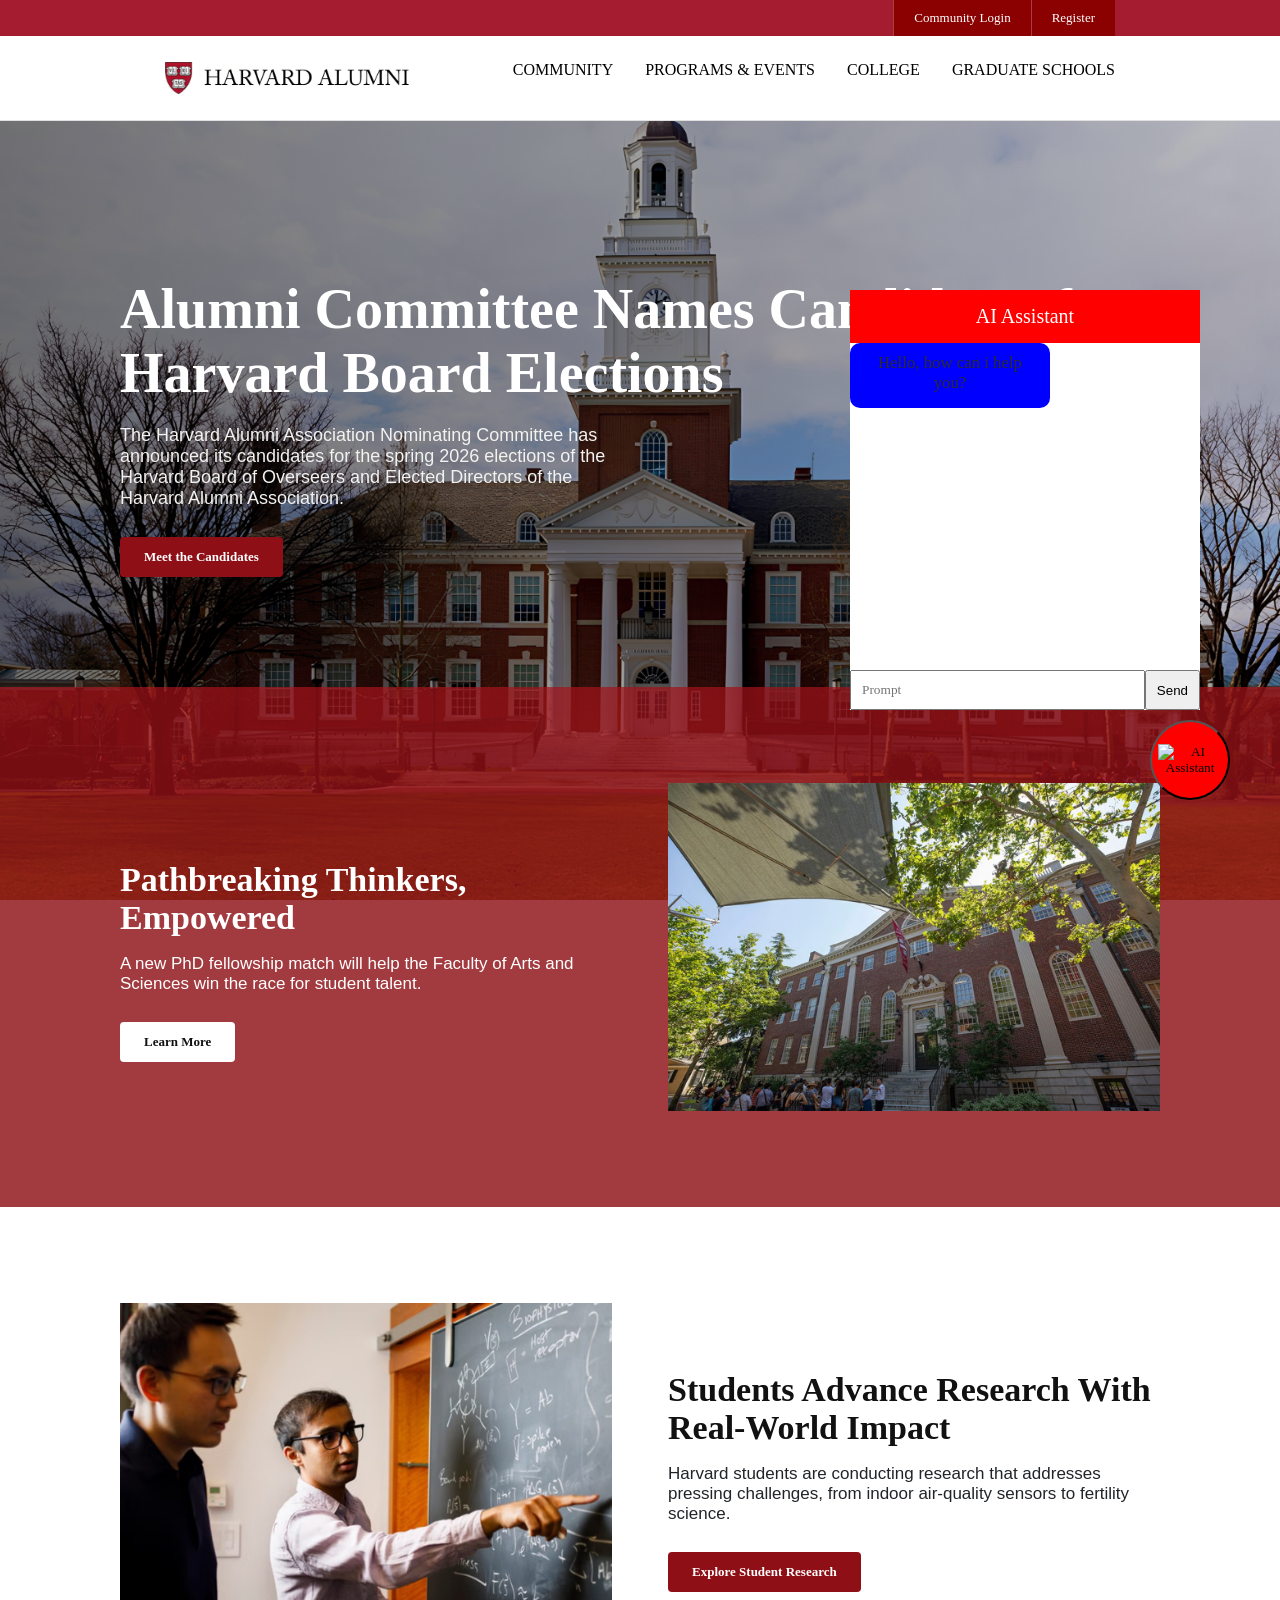
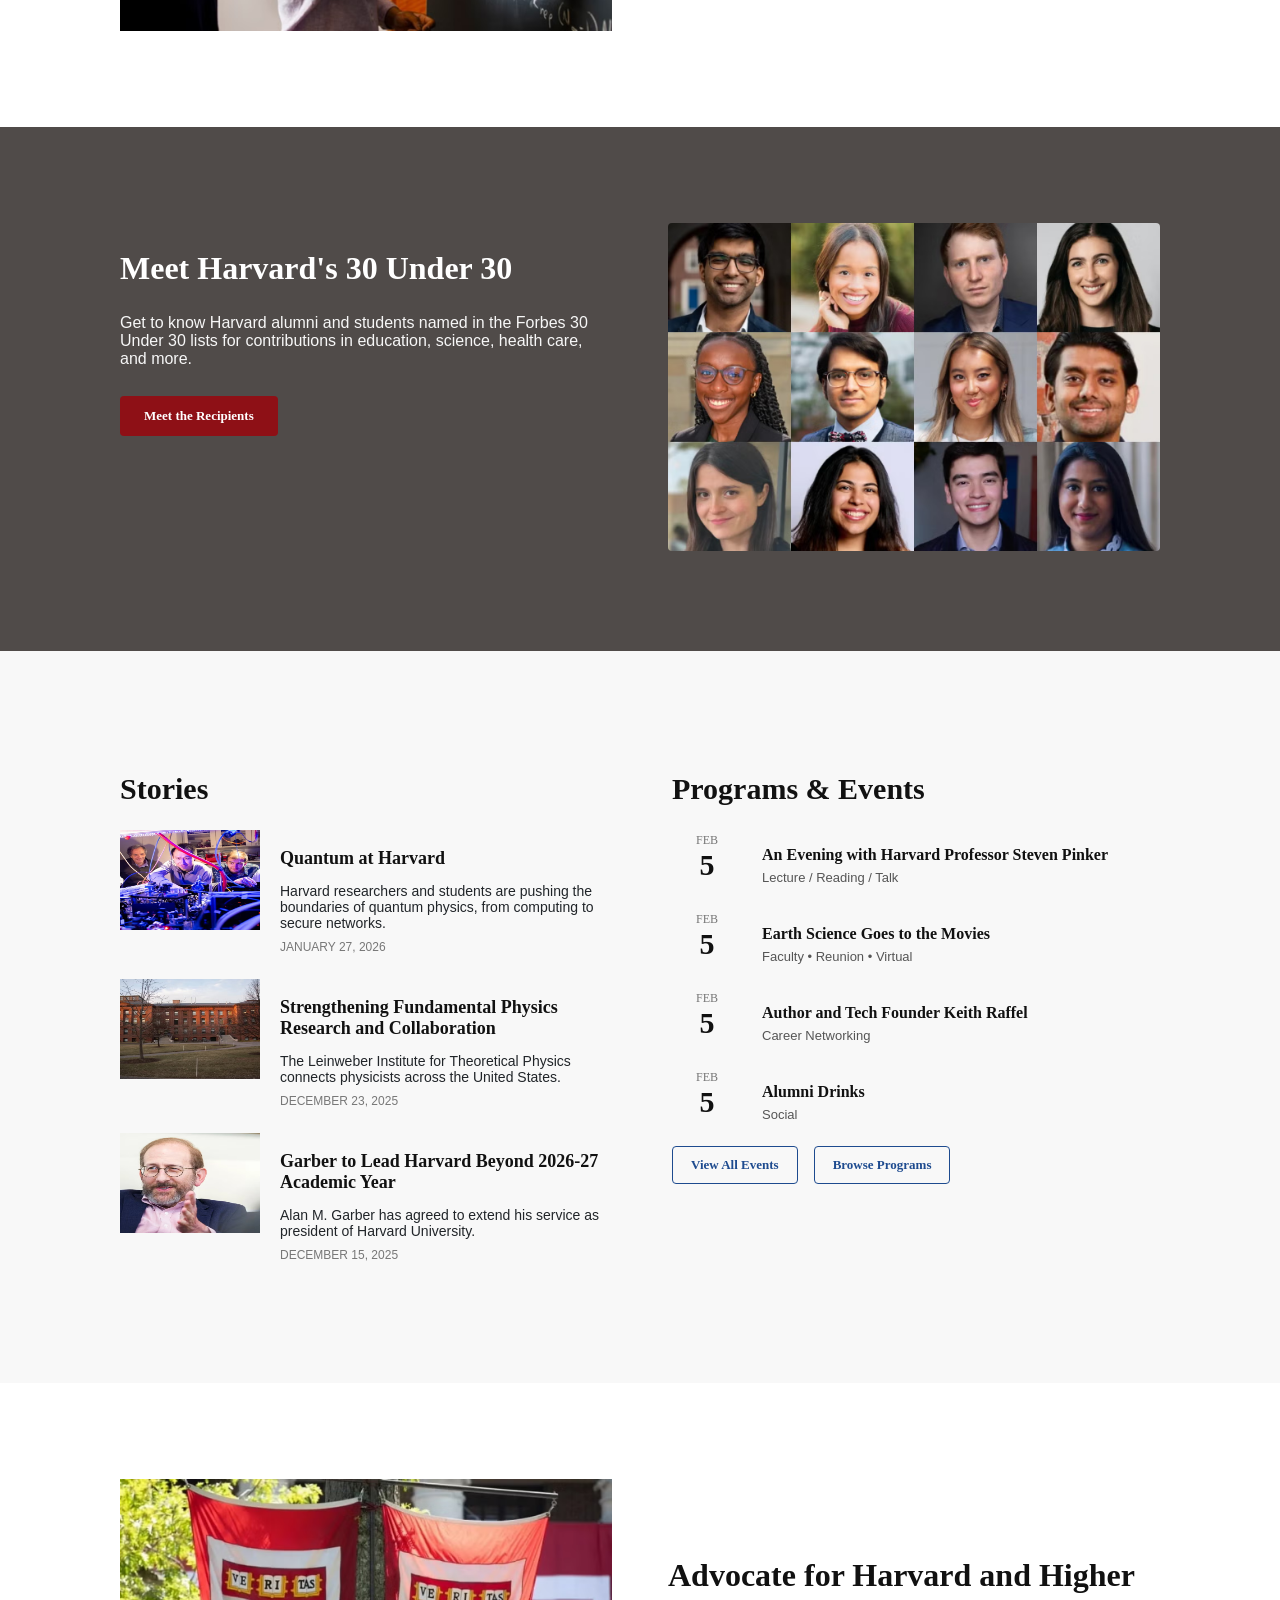
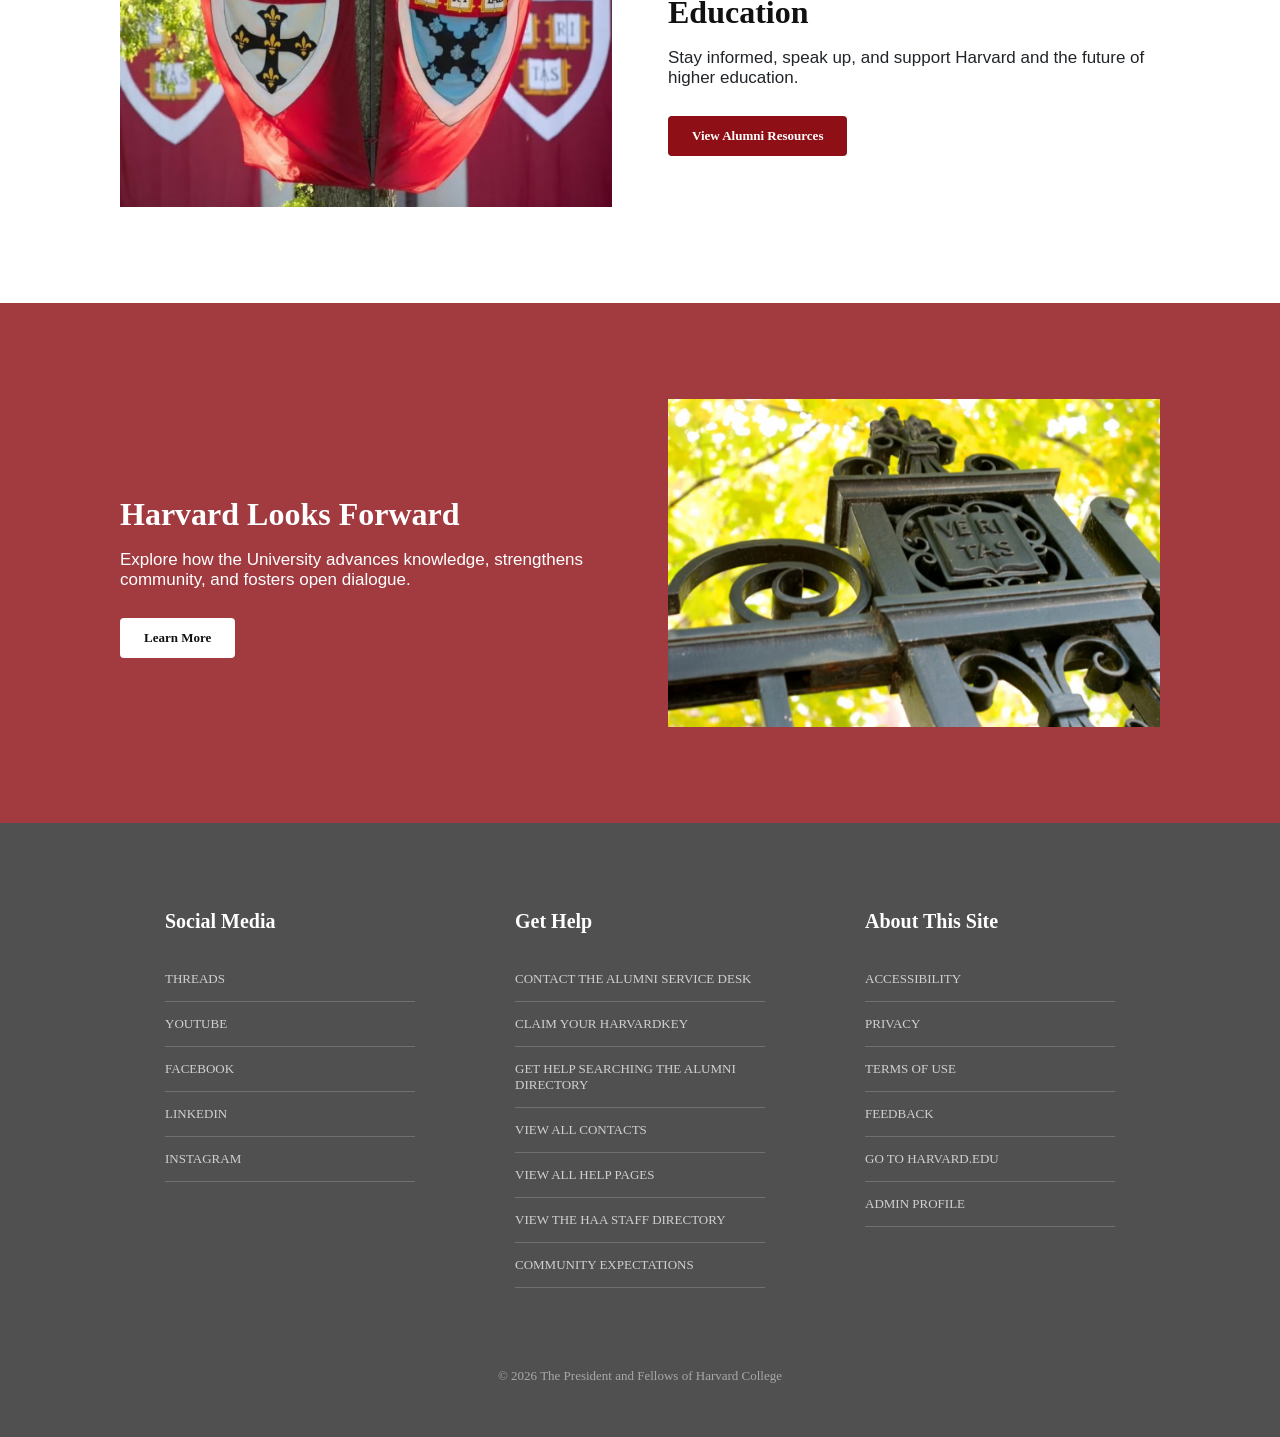
==== JSMiniProject/index.html @ 74fe6b47 "JSMiniProject" ====
<!DOCTYPE html>
<html lang="en">
<head>
    <title>Harvard Alumni</title>
  <link rel="icon" href="Assets/favicon.png" type="image/png" sizes="32x32">
    <link rel="stylesheet" href="base.css">
    <link rel="stylesheet" href="index.css">

</head>
<body>
<div class="haa-topbar">
  <div class="haa-layout__container">
    <a class="haa-topbar__link" href="#" style="background-color: darkred;text-decoration: none; ">Community Login</a>
    <a class="haa-topbar__link" href="#" style="background-color: darkred; text-decoration: none; ">Register</a>
  </div>
</div>

<header class="haa-header">
  <div class="haa-layout__container haa-header__row">
    <a class="haa-header__logo" href="index.html">
      <img src="Assets/LOGO.avif" alt="Harvard Alumni">
    </a>

    <nav class="haa-nav">
      <ul>
        <li><a href="#">COMMUNITY</a></li>
        <li><a href="#">PROGRAMS & EVENTS</a></li>
        <li><a href="#">COLLEGE</a></li>
        <li><a href="#">GRADUATE SCHOOLS</a></li>
      </ul>
    </nav>
  </div>
</header>

<main class="page-home">
  <!-- SECTION 0: HERO -->
  <section class="home-section home-hero">
    <div class="home-hero__overlay">
      <div class="home-hero__content">
        <h1>Alumni Committee Names Candidates for Harvard Board Elections</h1>
        <p>
          The Harvard Alumni Association Nominating Committee has announced its candidates
          for the spring 2026 elections of the Harvard Board of Overseers and Elected Directors
          of the Harvard Alumni Association.
        </p>
        <a class="home-btn home-btn--primary" href="#">Meet the Candidates</a>
      </div>
    </div>
  </section>

  <!-- SECTION 1: FEATURED STORY -->
  <section class="home-section home-feature home-feature--red">
    <div class="home-section__inner home-split">
      <div class="home-split__text">
        <h2>Pathbreaking Thinkers, Empowered</h2>
        <p>
          A new PhD fellowship match will help the Faculty of Arts and Sciences win the race
          for student talent.
        </p>
        <a class="home-btn home-btn--light" href="#">Learn More</a>
      </div>
      <div class="home-split__media">
        <img src="Assets/index/1.avif" alt="Graduate students collaborating">
      </div>
    </div>
  </section>

  <!-- SECTION 2: STUDENT RESEARCH -->
  <section class="home-section home-feature">
    <div class="home-section__inner home-split">
      <div class="home-split__media">
        <img src="Assets/index/2.avif" alt="Students working in a lab">
      </div>
      <div class="home-split__text">
        <h2>Students Advance Research With Real-World Impact</h2>
        <p>
          Harvard students are conducting research that addresses pressing challenges,
          from indoor air-quality sensors to fertility science.
        </p>
        <a class="home-btn home-btn--primary" href="#">Explore Student Research</a>
      </div>
    </div>
  </section>

  <!-- SECTION 3: UNDER 30 -->
  <section class="home-section home-under30">
    <div class="home-section__inner home-under30__grid">
      <div class="home-under30__text">
        <h2>Meet Harvard's 30 Under 30</h2>
        <p>
          Get to know Harvard alumni and students named in the Forbes 30 Under 30 lists
          for contributions in education, science, health care, and more.
        </p>
        <a class="home-btn home-btn--primary" href="#">Meet the Recipients</a>
      </div>
      <div class="home-under30__faces">
        <img src="Assets/index/3.avif" alt="Harvard's 30 Under 30">
      </div>
    </div>
  </section>

  <!-- SECTION 4: STORIES & EVENTS -->
  <section class="home-section home-stories">
    <div class="home-section__inner home-stories__grid">
      <div class="home-stories__column">
        <h2>Stories</h2>

        <article class="home-story">
          <img src="Assets/index/4.avif" alt="Quantum research lab">
          <div>
            <h3>Quantum at Harvard</h3>
            <p>
              Harvard researchers and students are pushing the boundaries of quantum physics,
              from computing to secure networks.
            </p>
            <time>January 27, 2026</time>
          </div>
        </article>

        <article class="home-story">
          <img src="Assets/index/5.avif" alt="Physicists collaborating">
          <div>
            <h3>Strengthening Fundamental Physics Research and Collaboration</h3>
            <p>
              The Leinweber Institute for Theoretical Physics connects physicists across
              the United States.
            </p>
            <time>December 23, 2025</time>
          </div>
        </article>

        <article class="home-story">
          <img src="Assets/index/6.avif" alt="Harvard leadership announcement">
          <div>
            <h3>Garber to Lead Harvard Beyond 2026-27 Academic Year</h3>
            <p>
              Alan M. Garber has agreed to extend his service as president of Harvard University.
            </p>
            <time>December 15, 2025</time>
          </div>
        </article>
      </div>

      <div class="home-events">
        <h2>Programs & Events</h2>

        <div class="home-events__item">
          <div class="home-events__date">
            <span class="home-events__month">Feb</span>
            <span class="home-events__day">5</span>
          </div>
          <div>
            <h3>An Evening with Harvard Professor Steven Pinker</h3>
            <p>Lecture / Reading / Talk</p>
          </div>
        </div>

        <div class="home-events__item">
          <div class="home-events__date">
            <span class="home-events__month">Feb</span>
            <span class="home-events__day">5</span>
          </div>
          <div>
            <h3>Earth Science Goes to the Movies</h3>
            <p>Faculty • Reunion • Virtual</p>
          </div>
        </div>

        <div class="home-events__item">
          <div class="home-events__date">
            <span class="home-events__month">Feb</span>
            <span class="home-events__day">5</span>
          </div>
          <div>
            <h3>Author and Tech Founder Keith Raffel</h3>
            <p>Career Networking</p>
          </div>
        </div>

        <div class="home-events__item">
          <div class="home-events__date">
            <span class="home-events__month">Feb</span>
            <span class="home-events__day">5</span>
          </div>
          <div>
            <h3>Alumni Drinks</h3>
            <p>Social</p>
          </div>
        </div>

        <div class="home-events__actions">
          <a class="home-btn home-btn--outline" href="#">View All Events</a>
          <a class="home-btn home-btn--outline" href="#">Browse Programs</a>
        </div>
      </div>
    </div>
  </section>

  <!-- SECTION 5: ADVOCATE -->
  <section class="home-section home-advocate">
    <div class="home-section__inner home-split">
      <div class="home-split__media">
        <img src="Assets/index/7.avif" alt="Harvard advocates gathering">
      </div>
      <div class="home-split__text">
        <h2>Advocate for Harvard and Higher Education</h2>
        <p>
          Stay informed, speak up, and support Harvard and the future of higher education.
        </p>
        <a class="home-btn home-btn--primary" href="#">View Alumni Resources</a>
      </div>
    </div>
  </section>

  <!-- SECTION 6: HARVARD LOOKS FORWARD -->
  <section class="home-section home-forward">
    <div class="home-section__inner home-split">
      <div class="home-split__text">
        <h2>Harvard Looks Forward</h2>
        <p>
          Explore how the University advances knowledge, strengthens community,
          and fosters open dialogue.
        </p>
        <a class="home-btn home-btn--light" href="#">Learn More</a>
      </div>
      <div class="home-split__media">
        <img src="Assets/index/8.avif" alt="Campus skyline at sunset">
      </div>
    </div>
  </section>






<!-- AI CHATBOT BUTTON HTML -->


<button class="ai-assistant-btn">
    <img id="aimg" src="/Assets/favicon.png" alt="AI Assistant">
</button>


<!-- AI CHATBOT DIV HTML -->

<div class="chatbox">
    <div class="top">AI Assistant</div>

    <div class="body" id="mess">
        Hello, how can i help you?
    </div>
    <div class="body"></div>
        <div class="body"></div>
            <div class="body"></div>
                <div class="body"></div>

    <div class="bottom">
        <input  type="text" placeholder="Prompt" required>
        <button>Send</button>
    </div>
</div>



  </main>

<footer class="haa-footer">
  <div class="haa-layout__container haa-footer__grid">
    <section>
      <h2>Social Media</h2>
      <a href="#">THREADS</a>
      <a href="#">YOUTUBE</a>
      <a href="#">FACEBOOK</a>
      <a href="#">LINKEDIN</a>
      <a href="#">INSTAGRAM</a>
    </section>

    <section>
      <h2>Get Help</h2>
      <a href="#">CONTACT THE ALUMNI SERVICE DESK</a>
      <a href="#">CLAIM YOUR HARVARDKEY</a>
      <a href="#">GET HELP SEARCHING THE ALUMNI DIRECTORY</a>
      <a href="#">VIEW ALL CONTACTS</a>
      <a href="#">VIEW ALL HELP PAGES</a>
      <a href="#">VIEW THE HAA STAFF DIRECTORY</a>
      <a href="#">COMMUNITY EXPECTATIONS</a>
    </section>

    <section>
      <h2>About This Site</h2>
      <a href="#">ACCESSIBILITY</a>
      <a href="#">PRIVACY</a>
      <a href="#">TERMS OF USE</a>
      <a href="#">FEEDBACK</a>
      <a href="#">GO TO HARVARD.EDU</a>
      <a href="#">ADMIN PROFILE</a>
    </section>
  </div>

  <p class="haa-footer__copy">
    © 2026 The President and Fellows of Harvard College
  </p>
</footer>

<script src="script.js"></script>

</body>
</html>
---- JSMiniProject/base.css ----
/* Samarth */

* {
  box-sizing: border-box;
  font-family: "Open Sans", serif;
}

body {
  margin: 0;
  font-size: 14px;
  color: #212529;
}

.haa-layout__container {
  max-width: 1010px;
  margin-left: auto;
  margin-right: auto;
  padding-left: 30px;
  padding-right: 30px;
}

.haa-topbar {
  background-color: #a51c30;
  font-size: 13px;
}

.haa-topbar .haa-layout__container {
  display: flex;
  justify-content: flex-end;
}

.haa-topbar__link {
  color: #ffffff;
  padding: 10px 20px;
  border-left: 1px solid rgba(255,255,255,0.25);
}

.haa-topbar__link:hover {
  background-color: #8a1727;
}

.haa-header {
  background-color: #ffffff;
  border-bottom: 1px solid #e0e0e0;
}

.haa-header__row {
  display: flex;
  align-items: center;
  justify-content: space-between;
  height: 84px;
  padding-top: 8px;
  padding-bottom: 8px;
}

.haa-header__logo {
  display: flex;
  align-items: center;
}

.haa-header__logo img {
  height: 32px;
  width: auto;
  display: block;
}

.haa-search-menu {
  display: flex;
  align-items: center;
  gap: 30px;
  font-size: 13px;
  color: #000000;
  cursor: pointer;
  font-weight: 1000;
}

.haa-search-menu__icon,
.haa-search-menu__trigger {
  padding: 0;
}

.haa-search-menu__icon:hover,
.haa-search-menu__trigger:hover {
  opacity: 0.6;
}

.haa-nav ul {
  list-style: none;
  margin: 0;
  padding: 0;
  display: flex;
}

.haa-nav li {
  margin-left: 32px;
}

.haa-nav a {
  text-decoration: none;
  font-weight: 400;
  color: #000000;
  font-size: 16px;
  display: inline-block;
  padding-bottom: 12px;
  border-bottom: 4px solid transparent;
}

.haa-nav a:hover {
  text-decoration: none;
}

.haa-nav a:hover,
.haa-nav a.is-active {
  border-bottom-color: #a51c30;
}

main {
  background-image: url("Assets/BG.jpeg");
  background-attachment: fixed;
  background-size: cover;
  background-position: center;
}

.home-section {
  background-color: rgba(255, 255, 255, 0.85);
  color: #212529;
}

.home-feature--red {
  background-color: rgba(142, 16, 22, 0.85);
}

.home-under30 {
  background-color: rgba(42, 36, 33, 0.85);
}

.home-stories {
  background-color: rgba(247, 247, 247, 0.85);
}

.home-forward {
  background-color: rgba(142, 16, 22, 0.85);
}

.home-hero {
  background-attachment: scroll;
  background-color: transparent;
}

.haa-footer {
  background-color: #505050;
  color: #ffffff;
  padding-top: 70px;
  padding-bottom: 40px;
}

.haa-footer__grid {
  display: grid;
  grid-template-columns: 1fr 1fr 1fr;
  column-gap: 100px;
}

.haa-footer h2 {
  font-size: 20px;
  margin-bottom: 24px;
  font-weight: 700;
}

.haa-footer a {
  display: block;
  color: #d0d0d0;
  text-decoration: none;
  padding: 14px 0;
  border-bottom: 1px solid rgba(255,255,255,0.18);
  font-size: 13px;
  font-weight: 400;
}

.haa-footer a:hover {
  color: #ffffff;
}

.haa-footer__copy {
  text-align: center;
  margin-top: 80px;
  font-size: 13px;
  color: #a8a8a8;
}

a.home-btn,
a.community-hero__btn,
a.community-contact__btn,
a.programs-hero__btn,
a.programs-featured__btn,
a.college-hero__btn,
a.college-social-btn,
a.graduate-hero__btn,
a.graduate-card__btn {
  text-decoration: none;
  display: inline-block;
}
---- JSMiniProject/index.css ----
.page-home {
	background-color: #f2f2f0;
	color: #2b2b2b;
}

.page-home h1,
.page-home h2,
.page-home h3 {
	font-family: "Georgia", "Times New Roman", serif;
	color: #111111;
}

.page-home p,
.page-home button,
.page-home time {
	font-family: "Helvetica Neue", Arial, sans-serif;
}


.home-section__inner {
	max-width: 1100px;
	margin-left: auto;
	margin-right: auto;
	padding-left: 30px;
	padding-right: 30px;
}

.home-btn {
	border: none;
	border-radius: 4px;
	font-size: 13px;
	font-weight: 700;
	padding: 12px 24px;
	cursor: pointer;
}

.home-btn--primary {
	background-color: #8e1016;
	color: #ffffff;
}

.home-btn--light {
	background-color: #ffffff;
	color: #111111;
}

.home-btn--outline {
	background-color: transparent;
	color: #1e4b8f;
	border: 1px solid #1e4b8f;
	padding: 10px 18px;
}

.home-btn--primary:hover {
	background-color: #7a0d13;
}

.home-btn--light:hover {
	background-color: #f0f0f0;
}

.home-btn--outline:hover {
	background-color: #e6eef9;
	border-color: #163a73;
	color: #163a73;
}

.home-hero {
	position: relative;
	min-height: 480px;
}

.home-hero__overlay {
	background: linear-gradient(to right, rgba(0, 0, 0, 0.55), rgba(0, 0, 0, 0.2));
	padding: 110px 0;
	display: flex;
	align-items: center;
	min-height: 480px;
}

.home-hero__content {
	max-width: 1100px;
	width: 100%;
	margin-left: auto;
	margin-right: auto;
	padding-left: 30px;
	padding-right: 30px;
	color: #ffffff;
}

.home-hero__content h1 {
	font-size: 56px;
	margin-bottom: 20px;
	color: #ffffff;
	font-weight: 700;
}

.home-hero__content p {
	font-size: 18px;
	max-width: 520px;
	margin-bottom: 28px;
	color: #f2f2f0;
}

.home-feature {
	background-color: rgba(255, 255, 255, 0.78);
	padding: 96px 0;
}

.home-feature--red {
	background-color: rgba(142, 16, 22, 0.82);
	color: #ffffff;
}

.home-feature--red h2,
.home-feature--red p {
	color: #ffffff;
}

.home-split {
	display: grid;
	grid-template-columns: 1fr 1fr;
	gap: 56px;
	align-items: center;
}

.home-split__text h2 {
	font-size: 34px;
	margin-bottom: 16px;
}

.home-split__text p {
	font-size: 17px;
	max-width: 480px;
	margin-bottom: 28px;
}

.home-split__media img {
	width: 100%;
	height: auto;
	display: block;
}

.home-under30 {
	background-color: rgba(42, 36, 33, 0.82);
	color: #ffffff;
	padding: 96px 0;
}

.home-under30__grid {
	display: grid;
	grid-template-columns: 1fr 1fr;
	gap: 56px;
}

.home-under30__text h2 {
	font-size: 32px;
	color: #ffffff;
}

.home-under30__text p {
	font-size: 16px;
	color: #f7f7f7;
	margin-bottom: 28px;
}

.home-under30__faces {
	display: block;
}

.home-under30__faces img {
	width: 100%;
	height: auto;
	border-radius: 4px;
}

.home-stories {
	background-color: rgba(247, 247, 247, 0.8);
	padding: 96px 0;
}

.home-stories__grid {
	display: grid;
	grid-template-columns: 1fr 1fr;
	gap: 64px;
}

.home-stories__column h2,
.home-events h2 {
	font-size: 30px;
	margin-bottom: 24px;
}

.home-story {
	display: grid;
	grid-template-columns: 140px 1fr;
	gap: 20px;
	margin-bottom: 24px;
}

.home-story img {
	width: 140px;
	height: 100px;
}

.home-story h3 {
	font-size: 18px;
	margin-bottom: 6px;
}

.home-story p {
	margin-bottom: 8px;
	font-size: 14px;
}

.home-story time {
	font-size: 12px;
	text-transform: uppercase;
	color: #777777;
}

.home-events__item {
	display: grid;
	grid-template-columns: 70px 1fr;
	gap: 20px;
	align-items: center;
	margin-bottom: 24px;
}

.home-events__date {
	text-align: center;
	font-family: "Helvetica Neue", Arial, sans-serif;
}

.home-events__month {
	display: block;
	font-size: 12px;
	text-transform: uppercase;
	color: #777777;
}

.home-events__day {
	display: block;
	font-size: 30px;
	font-weight: 700;
	color: #111111;
}

.home-events__item h3 {
	font-size: 16px;
	margin-bottom: 6px;
}

.home-events__item p {
	margin: 0;
	color: #555555;
	font-size: 13px;
}

.home-events__actions {
	display: flex;
	gap: 16px;
	margin-top: 24px;
}

.home-advocate {
	background-color: rgba(255, 255, 255, 0.78);
	padding: 96px 0;
}

.home-advocate h2 {
	font-size: 32px;
	margin-bottom: 14px;
}

.home-advocate p {
	font-size: 17px;
	margin-bottom: 28px;
}

.home-forward {
	background-color: rgba(142, 16, 22, 0.82);
	color: #ffffff;
	padding: 96px 0;
}

.home-forward h2,
.home-forward p {
	color: #ffffff;
}

.home-forward h2 {
	font-size: 32px;
	margin-bottom: 14px;
}

.home-forward p {
	font-size: 17px;
	margin-bottom: 28px;
}



/* AI CHATBOT BUTTON CSS */



.ai-assistant-btn{
    position: fixed;
    bottom: 100px;
    right: 50px;
    width: 80px;
    height: 80px;
    border-radius: 50%;
    background-color: red;
    cursor: pointer;
}

#aimg{
    width: 50px;
    height: 50px;
}

.ai-assistant-btn:hover{
    background-color: white;
	box-shadow: 2px 2px 10px;
}




 /* AI CHATBOT DIV HTML  */

.chatbox{
    position: fixed;
    bottom: 190px;
    right: 80px;
    width: 350px;
    height: 420px;
    background: white;
    display: flex;
    flex-direction: column;
}

#mess{
	background-color: blue;
	height: 10px;
	width:200px;
	border-radius: 10px;
}


.top{
    background: red;
    color: white;
    text-align: center;
    padding: 15px;
    font-size: 20px;
}


.body{
    flex: 1;
    padding: 10px;
	font-size: larger;
	text-align: center;
}

.bottom{
    display: flex;
}

.bottom input{
    flex: 1;
    padding: 10px;
}

.bottom button{
    padding: 10px;
}
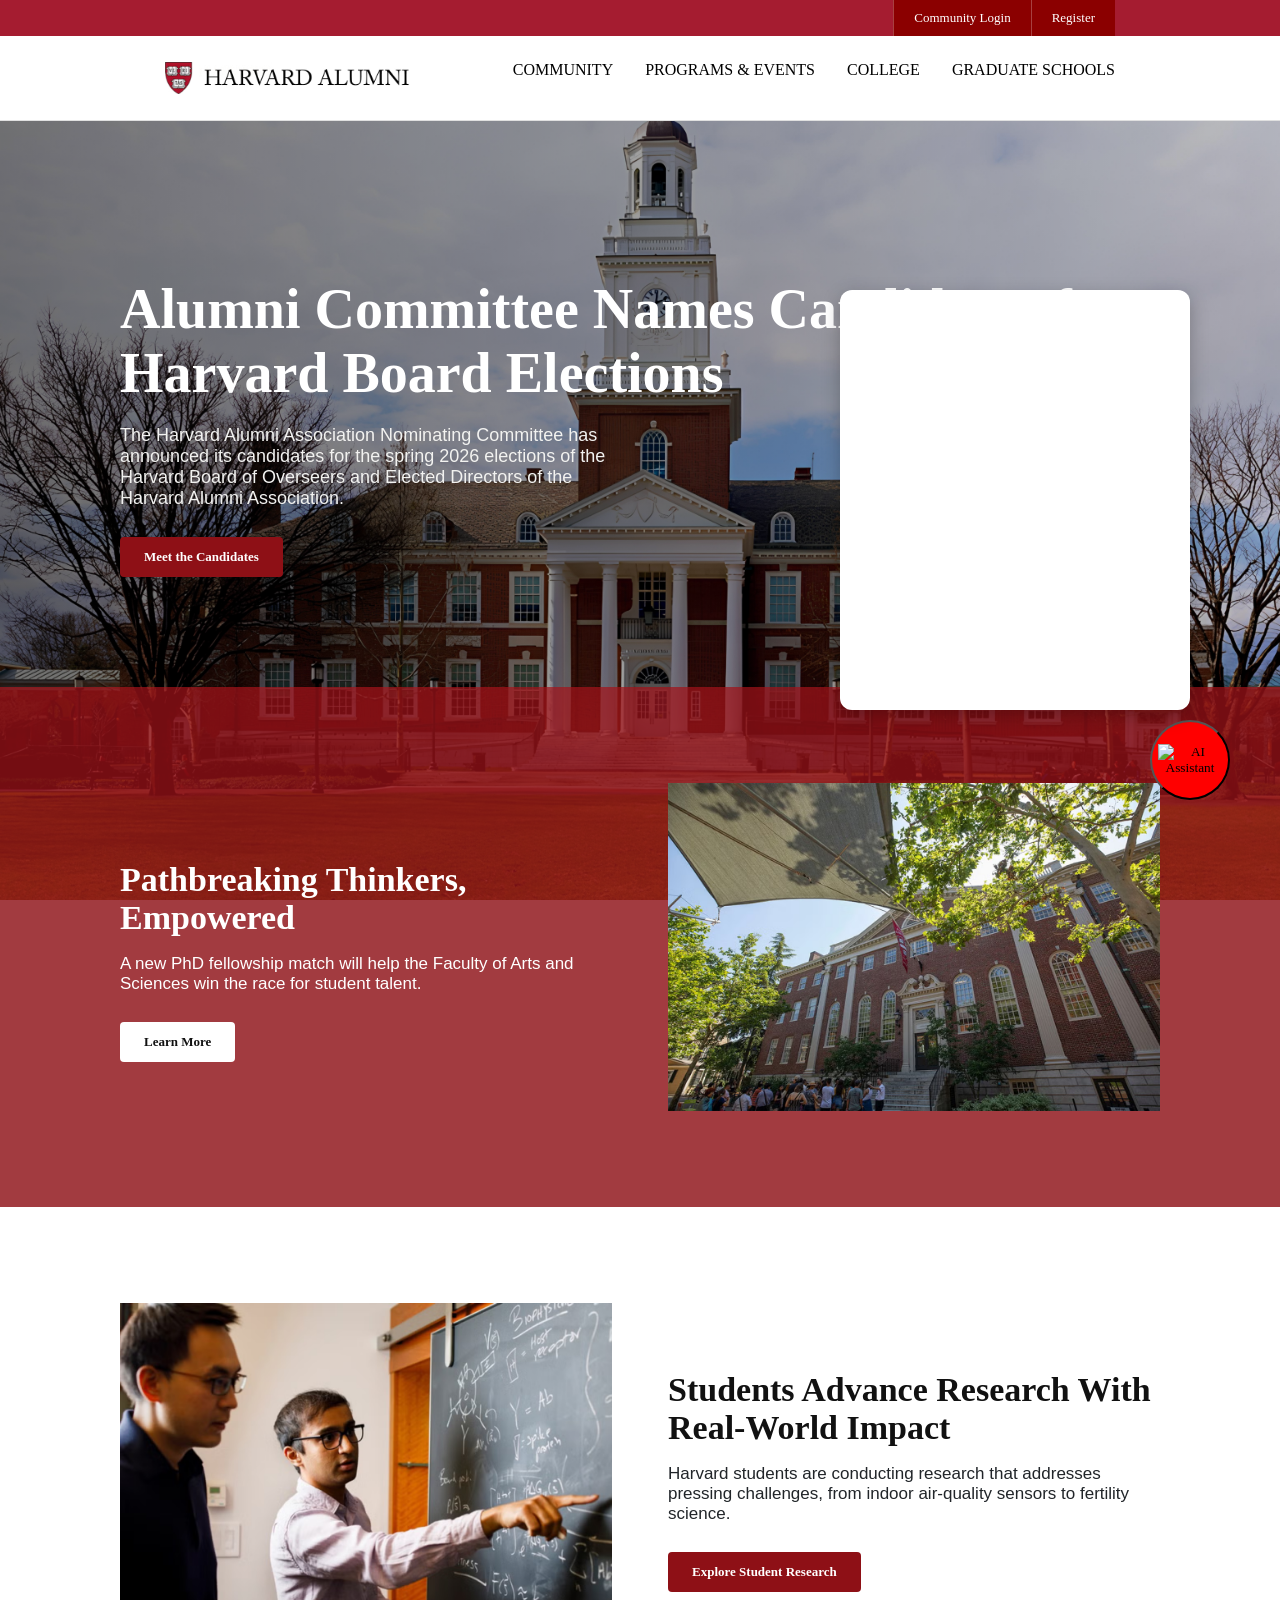
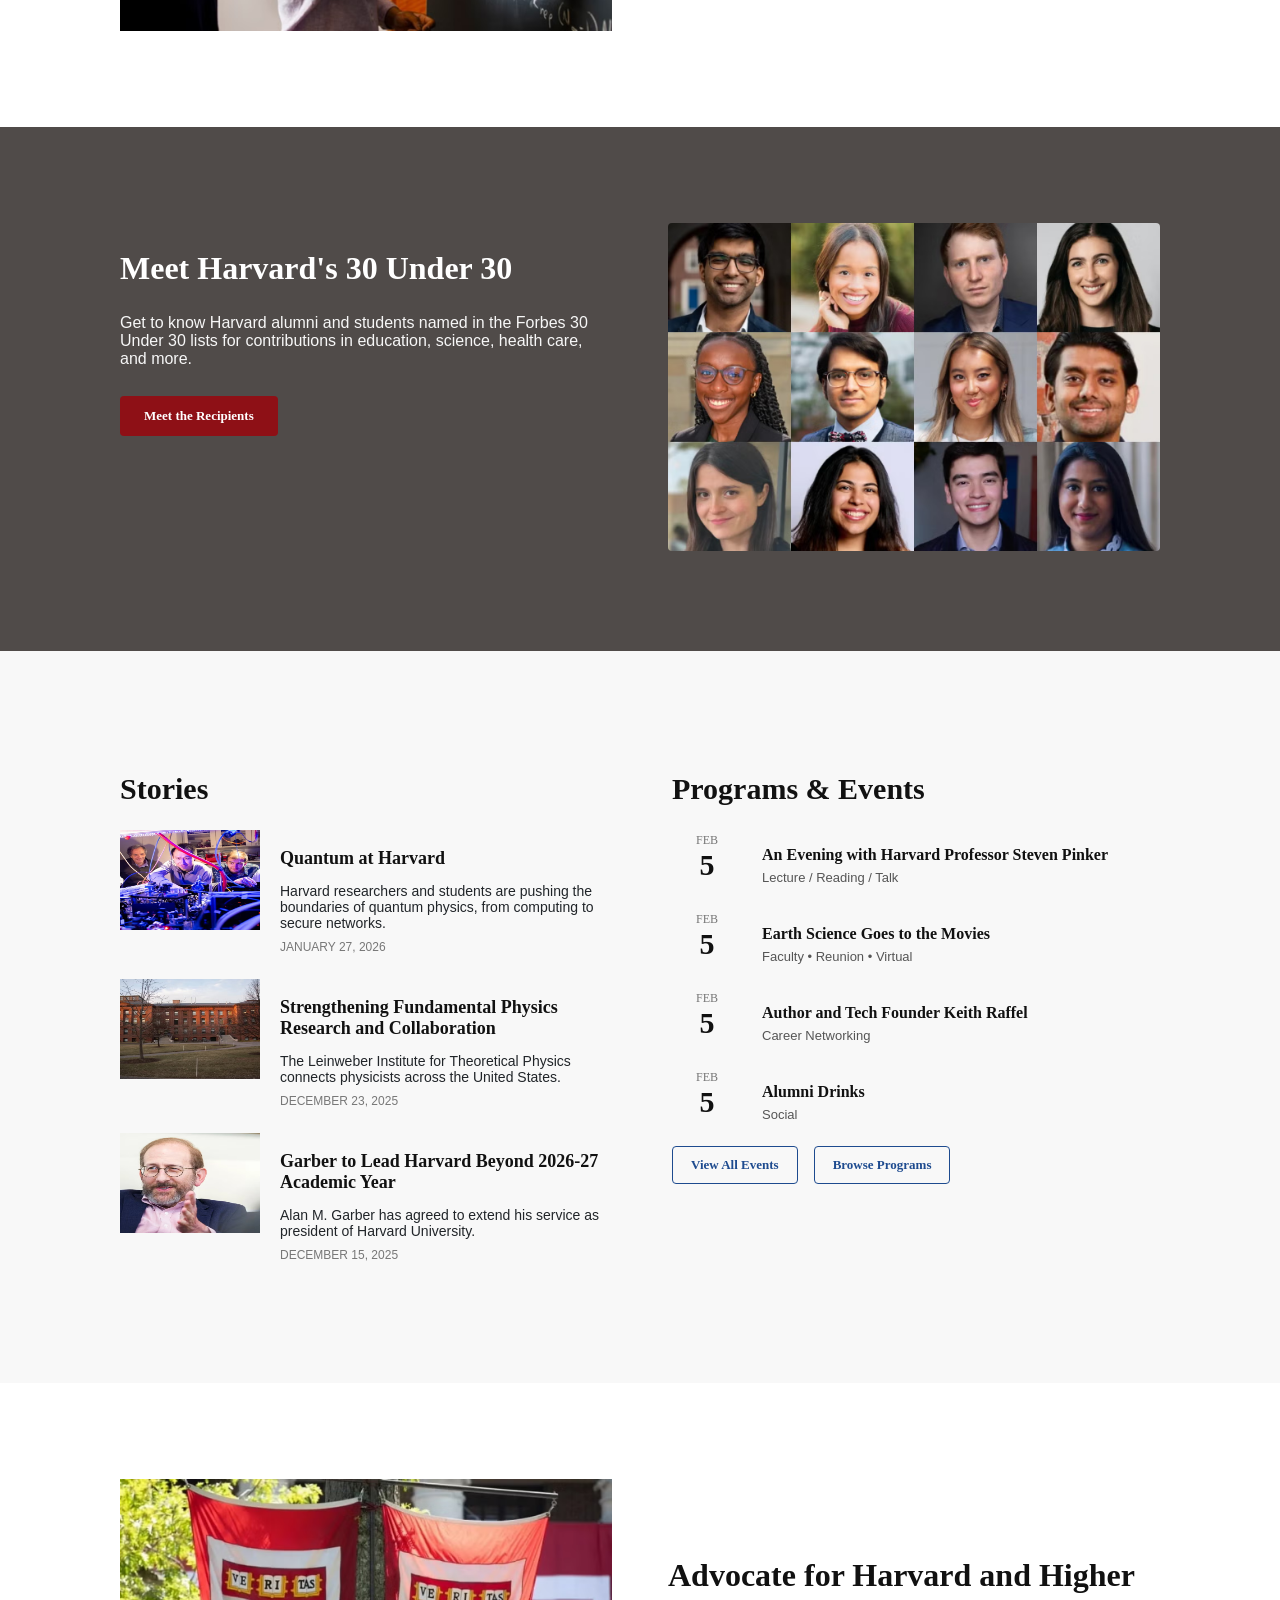
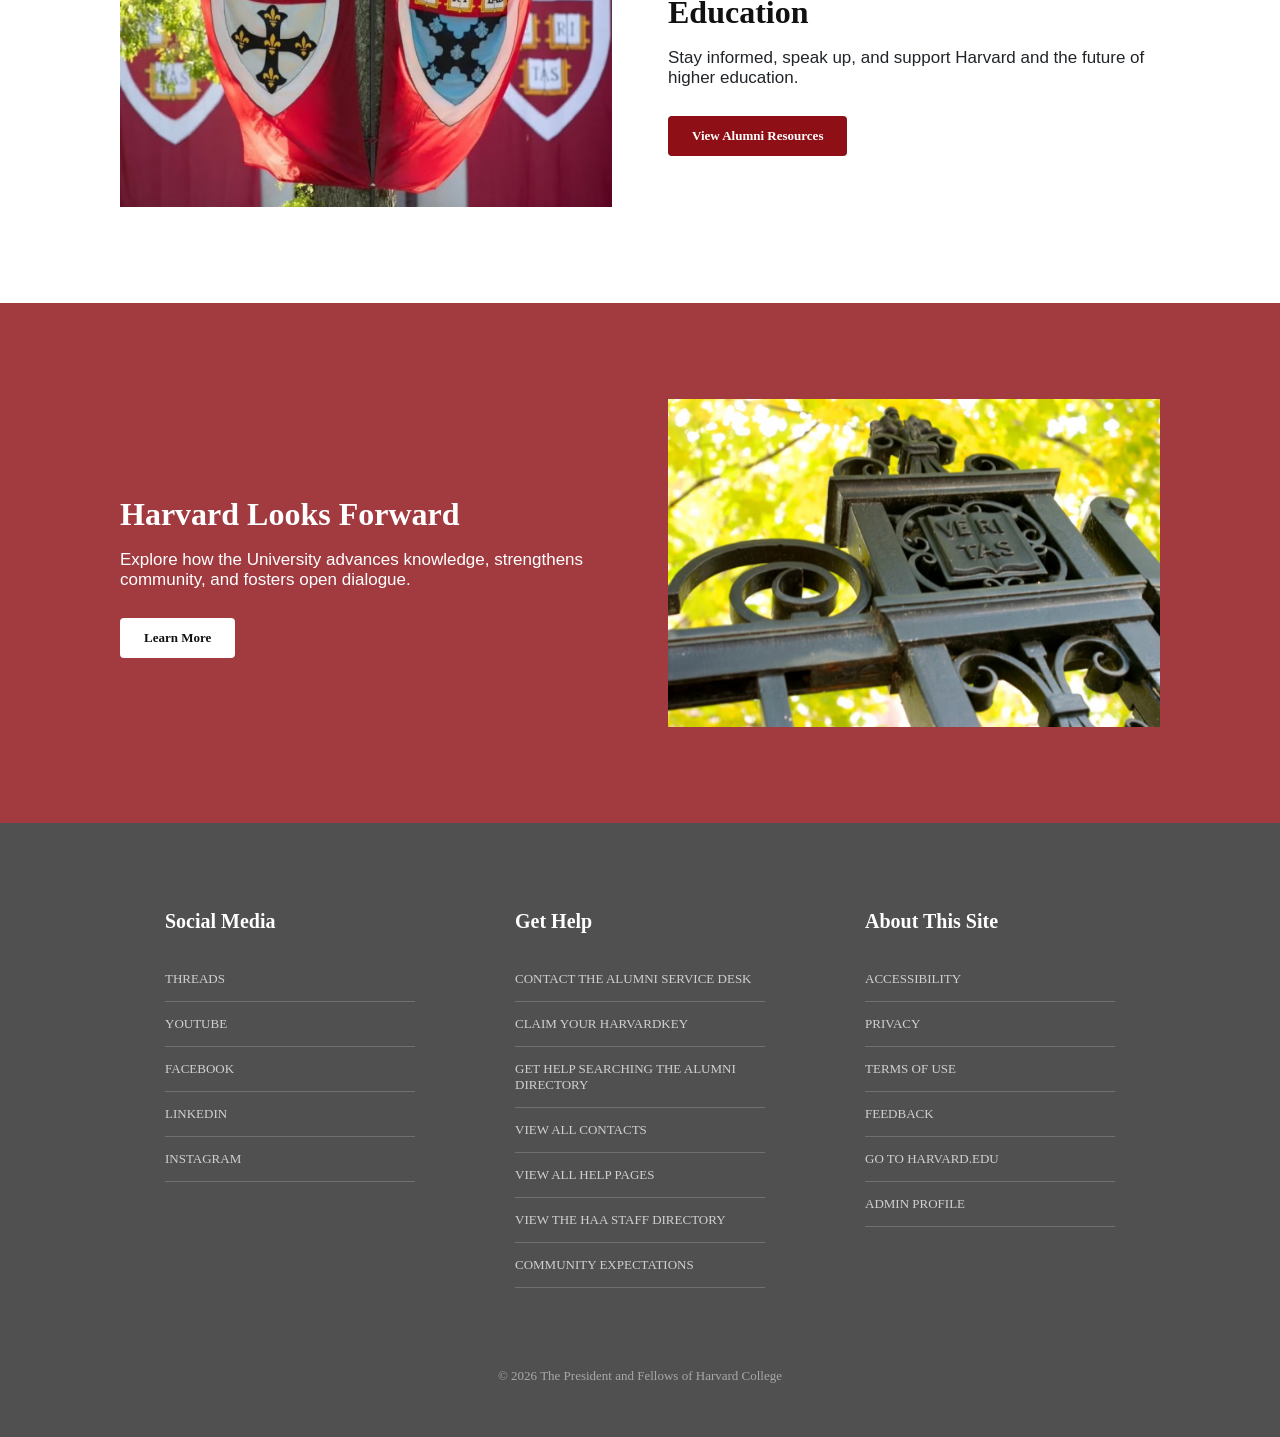
==== commit 702e1c31: "2" ====
--- a/JSMiniProject/index.html
+++ b/JSMiniProject/index.html
@@ -245,19 +245,11 @@
 <!-- AI CHATBOT DIV HTML -->
 
 <div class="chatbox">
-    <div class="top">AI Assistant</div>
-
-    <div class="body" id="mess">
-        Hello, how can i help you?
-    </div>
-    <div class="body"></div>
-        <div class="body"></div>
-            <div class="body"></div>
-                <div class="body"></div>
-
-    <div class="bottom">
-        <input  type="text" placeholder="Prompt" required>
-        <button>Send</button>
+
+    <div class="chatbot-box">
+        <!-- Replace src with any chatbot that ALLOWS iframe embedding -->
+<iframe onload="iFrameResize(this)" src="https://deepai.org/chat#bedcf251-a153-411a-8361-f608dfc31925"
+></iframe>
     </div>
 </div>
 
--- a/JSMiniProject/index.css
+++ b/JSMiniProject/index.css
@@ -331,50 +331,21 @@
 
  /* AI CHATBOT DIV HTML  */
 
-.chatbox{
-    position: fixed;
-    bottom: 190px;
-    right: 80px;
-    width: 350px;
-    height: 420px;
-    background: white;
-    display: flex;
-    flex-direction: column;
-}
-
-#mess{
-	background-color: blue;
-	height: 10px;
-	width:200px;
-	border-radius: 10px;
-}
-
-
-.top{
-    background: red;
-    color: white;
-    text-align: center;
-    padding: 15px;
-    font-size: 20px;
-}
-
-
-.body{
-    flex: 1;
-    padding: 10px;
-	font-size: larger;
-	text-align: center;
-}
-
-.bottom{
-    display: flex;
-}
-
-.bottom input{
-    flex: 1;
-    padding: 10px;
-}
-
-.bottom button{
-    padding: 10px;
+
+.chatbot-box{
+	background-color: white;
+    position:fixed;
+    bottom:190px;
+    right:90px;
+    width:350px;
+    height:420px;
+    border-radius:12px;
+    box-shadow:0 6px 18px rgba(0,0,0,0.25);
+}
+
+.chatbot-box iframe{
+	border-radius: 12px;
+    width:100%;
+    height:100%;
+    border:none;
 }
